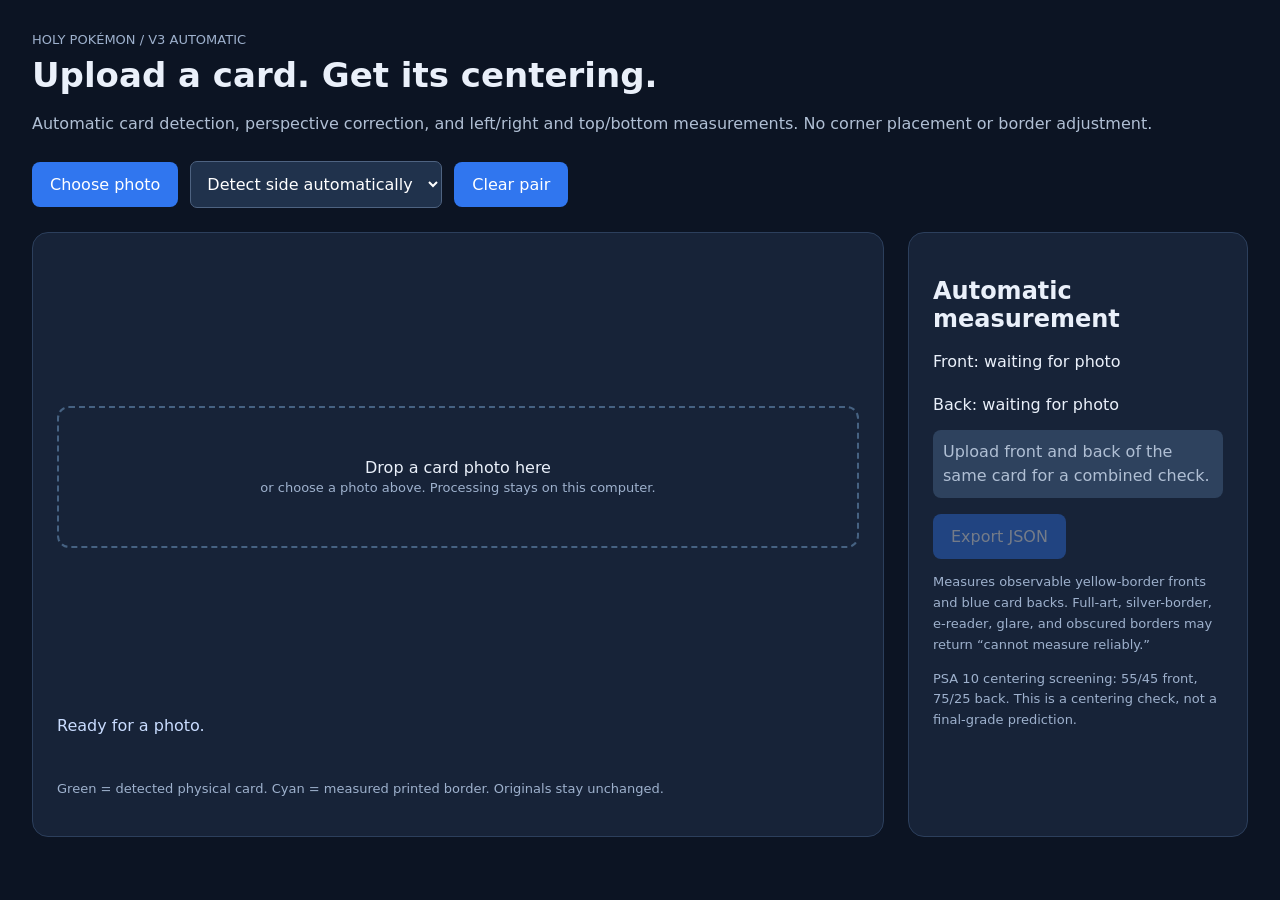
==== holy_pokemon/centering_tool.html @ 0e0d1a18 "Ship automatic centering inspector and known PSA 10 replay" ====
<!doctype html><html lang="en"><meta charset="utf-8"><meta name="viewport" content="width=device-width,initial-scale=1"><title>Automatic centering · Holy Pokémon</title>
<style>
[hidden]{display:none!important}*{box-sizing:border-box}body{margin:0;background:#0c1423;color:#eaf0fa;font:16px system-ui}main{max-width:1350px;margin:auto;padding:32px}h1{font-size:34px;margin:8px 0}p{color:#b0bfd4;line-height:1.6}.grid{display:grid;grid-template-columns:minmax(0,1fr) 340px;gap:24px}.panel{background:#172338;border:1px solid #2c3f5c;border-radius:16px;padding:24px}.toolbar{display:flex;align-items:center;gap:12px;margin:24px 0}button,.file{display:inline-block;border:0;border-radius:8px;padding:13px 18px;background:#3076ef;color:white;font:inherit;cursor:pointer}button:disabled{opacity:.4;cursor:default}select{background:#20324c;color:white;border:1px solid #4e6381;border-radius:7px;padding:12px;font:inherit}canvas{max-width:100%;max-height:72vh;display:block;margin:auto}#workspace{min-height:440px;display:grid;place-items:center}#empty{text-align:center;padding:50px;border:2px dashed #466282;border-radius:12px;width:100%}.small{font-size:13px;color:#9eb1cd}.ratio{font-size:25px;font-weight:650;margin:12px 0}.badge{background:#2e425e;padding:10px;border-radius:8px;line-height:1.5}#status{min-height:50px;color:#c9dcff}#error{color:#ffaba5}a{color:#9bcaff}@media(max-width:850px){.grid{grid-template-columns:1fr}main{padding:16px}}
</style><main><div class="small">HOLY POKÉMON / V3 AUTOMATIC</div><h1>Upload a card. Get its centering.</h1><p>Automatic card detection, perspective correction, and left/right and top/bottom measurements. No corner placement or border adjustment.</p>
<div class="toolbar"><label class="file">Choose photo<input id="upload" type="file" accept="image/*" hidden></label><select id="side" aria-label="Photo side"><option value="auto">Detect side automatically</option><option value="front">Front</option><option value="back">Back</option></select><button id="clear">Clear pair</button></div>
<div class="grid"><section class="panel"><div id="workspace"><div id="empty">Drop a card photo here<br><span class="small">or choose a photo above. Processing stays on this computer.</span></div><canvas id="canvas" hidden></canvas></div><p id="status" aria-live="polite">Ready for a photo.</p><div id="error" role="alert"></div><p class="small">Green = detected physical card. Cyan = measured printed border. Originals stay unchanged.</p></section><aside class="panel"><h2>Automatic measurement</h2><div id="frontResult">Front: waiting for photo</div><div id="backResult" style="margin-top:24px">Back: waiting for photo</div><p id="band" class="badge">Upload front and back of the same card for a combined check.</p><button id="download" disabled>Export JSON</button><p class="small">Measures observable yellow-border fronts and blue card backs. Full-art, silver-border, e-reader, glare, and obscured borders may return “cannot measure reliably.”</p><p class="small">PSA 10 centering screening: 55/45 front, 75/25 back. This is a centering check, not a final-grade prediction.</p></aside></div></main>
<script>
const $=id=>document.getElementById(id),canvas=$('canvas'),ctx=canvas.getContext('2d');let results={},busy=false;
async function api(data){let response=await fetch('/inspect',{method:'POST',headers:{'Content-Type':'application/json'},body:JSON.stringify(data)});let result=await response.json();if(!response.ok)throw Error(result.error||'Measurement failed');return result}
function render(){for(let side of ['front','back']){let el=$(side+'Result');el.replaceChildren();let r=results[side]?.result;let heading=document.createElement('strong');heading.textContent=side[0].toUpperCase()+side.slice(1);el.append(heading);if(!r){el.append(document.createTextNode(': waiting for photo'));continue}if(!r.ratios){let text=document.createElement('p');text.textContent='Cannot measure reliably: '+(r.reason||'unobservable border').replaceAll('_',' ');el.append(text);continue}let v=r.ratios,a=document.createElement('div'),b=document.createElement('div');a.className='ratio';a.textContent=`${v.left_pct.toFixed(1)} / ${v.right_pct.toFixed(1)} L–R`;b.textContent=`${v.top_pct.toFixed(1)} / ${v.bottom_pct.toFixed(1)} T–B`;el.append(a,b)}let f=results.front?.result.ratios,b=results.back?.result.ratios,fw=f?Math.max(f.max_horizontal_pct,f.max_vertical_pct):null,bw=b?Math.max(b.max_horizontal_pct,b.max_vertical_pct):null;$('band').textContent=(fw!==null&&fw>55)||(bw!==null&&bw>75)?'Outside PSA 10 centering screening band':f&&b?'Within PSA 10 centering screening band':f||b?'Measured side is within its screening band. Other side is still needed.':'No reliable centering measurement yet.';$('download').disabled=!Object.keys(results).length}
async function run(file){if(!file||busy)return;busy=true;$('error').textContent='';$('status').textContent='Detecting card and measuring printed borders…';try{let source=await new Promise((resolve,reject)=>{let reader=new FileReader();reader.onload=()=>resolve(reader.result);reader.onerror=reject;reader.readAsDataURL(file)});let image=new Image();image.src=source;await image.decode();let response=await api({image:source,side:$('side').value});results[response.side]={...response,filename:file.name};canvas.width=image.width;canvas.height=image.height;canvas.hidden=false;$('empty').hidden=true;ctx.drawImage(image,0,0);for(let [key,color]of [['outer_quad','#65ff8a'],['inner_quad','#4de3f7']]){let quad=response.result[key];if(!quad)continue;ctx.strokeStyle=color;ctx.lineWidth=Math.max(2,image.width/300);ctx.beginPath();quad.forEach(([x,y],i)=>i?ctx.lineTo(x,y):ctx.moveTo(x,y));ctx.closePath();ctx.stroke()}render();$('status').textContent=response.result.ratios?'Automatically measured '+response.side+'. No manual adjustments used.':'Automatic detection abstained. Try a sharper, straight-on photo with the full card visible.'}catch(error){$('error').textContent=error.message;$('status').textContent='Photo could not be processed.'}finally{busy=false}}
$('upload').onchange=e=>{run(e.target.files[0]);e.target.value=''};$('workspace').ondragover=e=>e.preventDefault();$('workspace').ondrop=e=>{e.preventDefault();run(e.dataTransfer.files[0])};$('clear').onclick=()=>{if(busy)return;results={};canvas.hidden=true;$('empty').hidden=false;render();$('status').textContent='Ready for a new card pair.'};$('download').onclick=()=>{let report={mode:'AUTOMATIC_CENTERING_V3',measurements:results,grade_prediction:null};let url=URL.createObjectURL(new Blob([JSON.stringify(report,null,2)],{type:'application/json'}));let a=document.createElement('a');a.href=url;a.download='automatic-centering.json';a.click();setTimeout(()=>URL.revokeObjectURL(url),1000)};
</script></html>
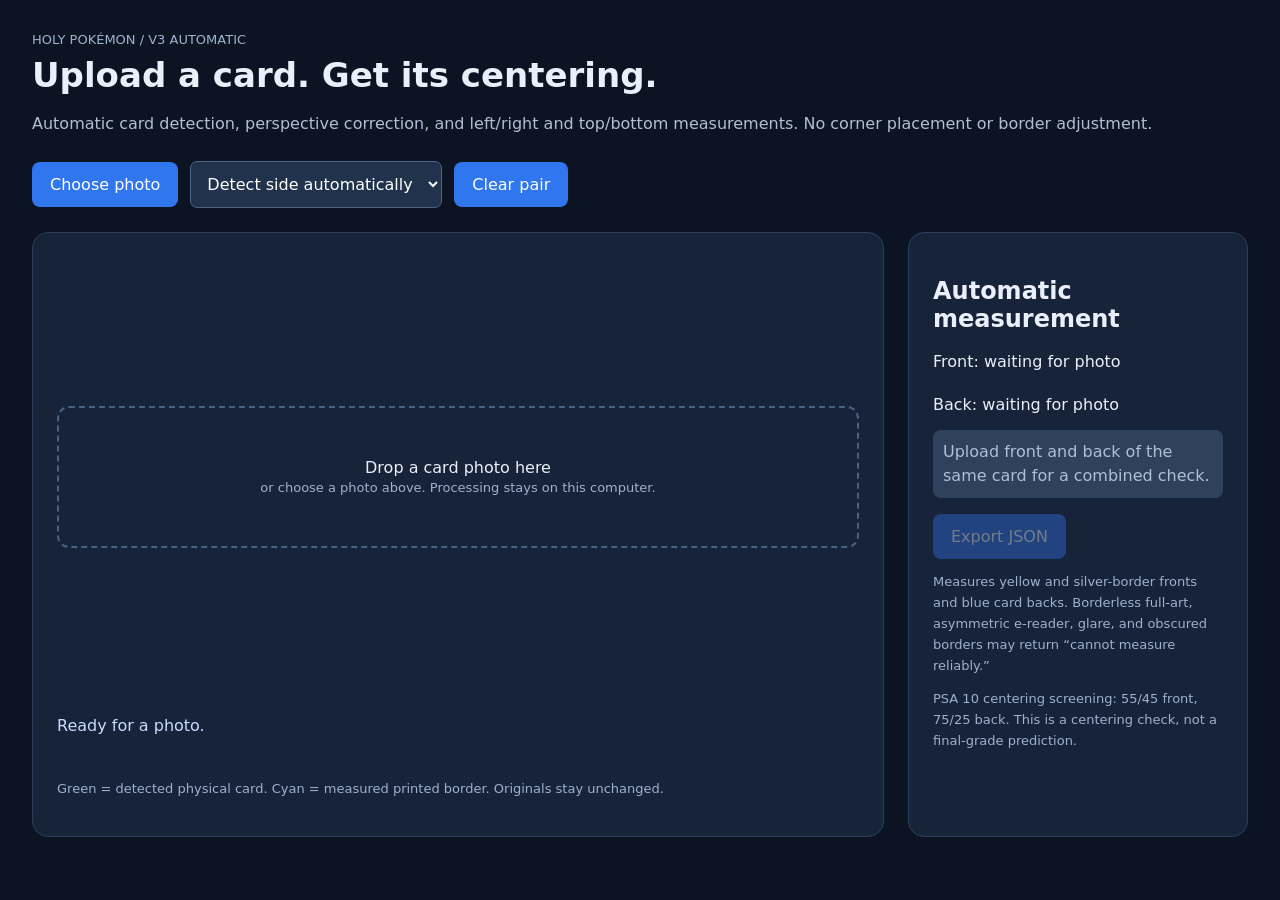
==== commit 8289e388: "Measure yellow and silver card fronts automatically" ====
--- a/holy_pokemon/centering_tool.html
+++ b/holy_pokemon/centering_tool.html
@@ -3,7 +3,7 @@
 [hidden]{display:none!important}*{box-sizing:border-box}body{margin:0;background:#0c1423;color:#eaf0fa;font:16px system-ui}main{max-width:1350px;margin:auto;padding:32px}h1{font-size:34px;margin:8px 0}p{color:#b0bfd4;line-height:1.6}.grid{display:grid;grid-template-columns:minmax(0,1fr) 340px;gap:24px}.panel{background:#172338;border:1px solid #2c3f5c;border-radius:16px;padding:24px}.toolbar{display:flex;align-items:center;gap:12px;margin:24px 0}button,.file{display:inline-block;border:0;border-radius:8px;padding:13px 18px;background:#3076ef;color:white;font:inherit;cursor:pointer}button:disabled{opacity:.4;cursor:default}select{background:#20324c;color:white;border:1px solid #4e6381;border-radius:7px;padding:12px;font:inherit}canvas{max-width:100%;max-height:72vh;display:block;margin:auto}#workspace{min-height:440px;display:grid;place-items:center}#empty{text-align:center;padding:50px;border:2px dashed #466282;border-radius:12px;width:100%}.small{font-size:13px;color:#9eb1cd}.ratio{font-size:25px;font-weight:650;margin:12px 0}.badge{background:#2e425e;padding:10px;border-radius:8px;line-height:1.5}#status{min-height:50px;color:#c9dcff}#error{color:#ffaba5}a{color:#9bcaff}@media(max-width:850px){.grid{grid-template-columns:1fr}main{padding:16px}}
 </style><main><div class="small">HOLY POKÉMON / V3 AUTOMATIC</div><h1>Upload a card. Get its centering.</h1><p>Automatic card detection, perspective correction, and left/right and top/bottom measurements. No corner placement or border adjustment.</p>
 <div class="toolbar"><label class="file">Choose photo<input id="upload" type="file" accept="image/*" hidden></label><select id="side" aria-label="Photo side"><option value="auto">Detect side automatically</option><option value="front">Front</option><option value="back">Back</option></select><button id="clear">Clear pair</button></div>
-<div class="grid"><section class="panel"><div id="workspace"><div id="empty">Drop a card photo here<br><span class="small">or choose a photo above. Processing stays on this computer.</span></div><canvas id="canvas" hidden></canvas></div><p id="status" aria-live="polite">Ready for a photo.</p><div id="error" role="alert"></div><p class="small">Green = detected physical card. Cyan = measured printed border. Originals stay unchanged.</p></section><aside class="panel"><h2>Automatic measurement</h2><div id="frontResult">Front: waiting for photo</div><div id="backResult" style="margin-top:24px">Back: waiting for photo</div><p id="band" class="badge">Upload front and back of the same card for a combined check.</p><button id="download" disabled>Export JSON</button><p class="small">Measures observable yellow-border fronts and blue card backs. Full-art, silver-border, e-reader, glare, and obscured borders may return “cannot measure reliably.”</p><p class="small">PSA 10 centering screening: 55/45 front, 75/25 back. This is a centering check, not a final-grade prediction.</p></aside></div></main>
+<div class="grid"><section class="panel"><div id="workspace"><div id="empty">Drop a card photo here<br><span class="small">or choose a photo above. Processing stays on this computer.</span></div><canvas id="canvas" hidden></canvas></div><p id="status" aria-live="polite">Ready for a photo.</p><div id="error" role="alert"></div><p class="small">Green = detected physical card. Cyan = measured printed border. Originals stay unchanged.</p></section><aside class="panel"><h2>Automatic measurement</h2><div id="frontResult">Front: waiting for photo</div><div id="backResult" style="margin-top:24px">Back: waiting for photo</div><p id="band" class="badge">Upload front and back of the same card for a combined check.</p><button id="download" disabled>Export JSON</button><p class="small">Measures yellow and silver-border fronts and blue card backs. Borderless full-art, asymmetric e-reader, glare, and obscured borders may return “cannot measure reliably.”</p><p class="small">PSA 10 centering screening: 55/45 front, 75/25 back. This is a centering check, not a final-grade prediction.</p></aside></div></main>
 <script>
 const $=id=>document.getElementById(id),canvas=$('canvas'),ctx=canvas.getContext('2d');let results={},busy=false;
 async function api(data){let response=await fetch('/inspect',{method:'POST',headers:{'Content-Type':'application/json'},body:JSON.stringify(data)});let result=await response.json();if(!response.ok)throw Error(result.error||'Measurement failed');return result}
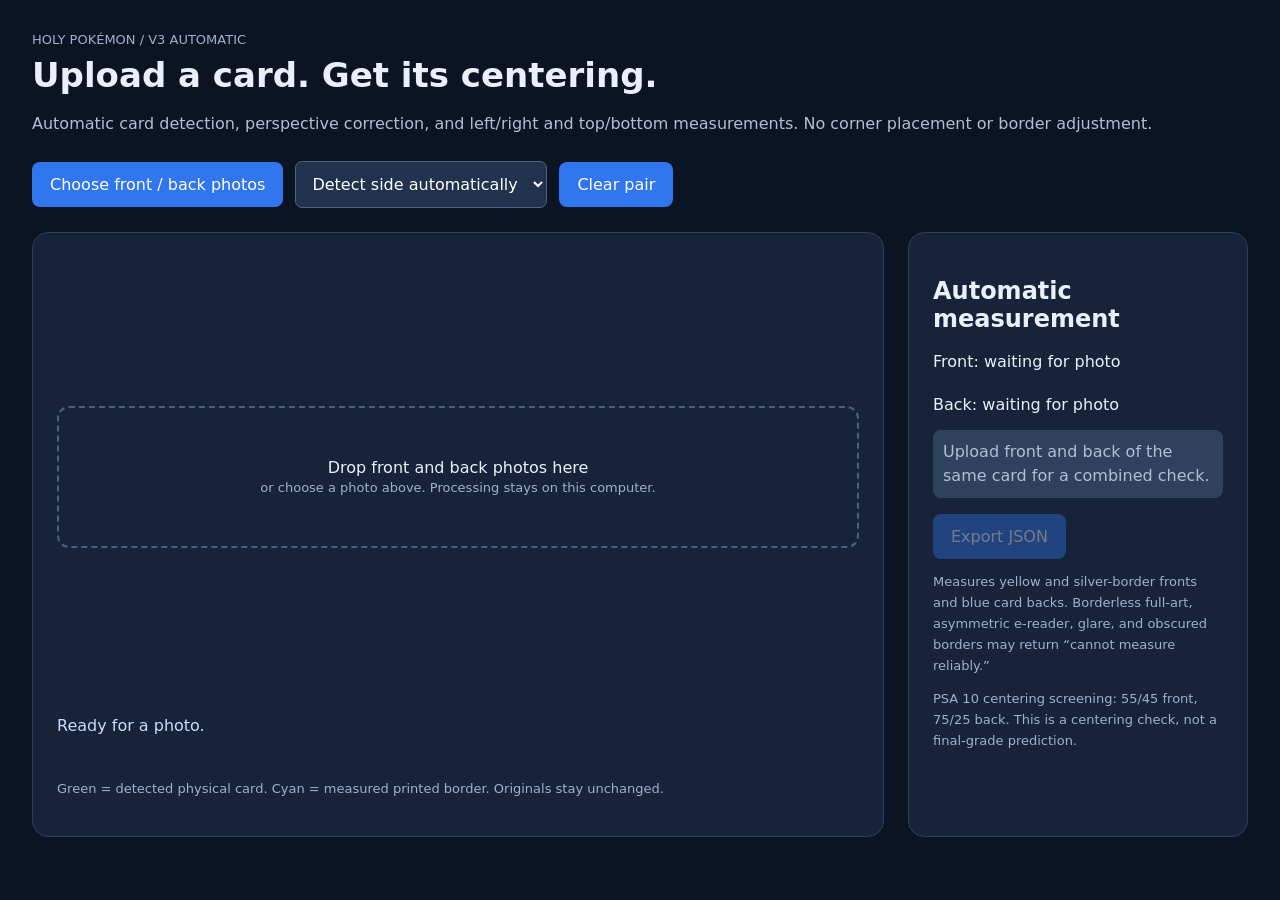
==== commit e3b3af83: "Fix automatic front side detection and process front/back photo pairs" ====
--- a/holy_pokemon/centering_tool.html
+++ b/holy_pokemon/centering_tool.html
@@ -2,12 +2,13 @@
 <style>
 [hidden]{display:none!important}*{box-sizing:border-box}body{margin:0;background:#0c1423;color:#eaf0fa;font:16px system-ui}main{max-width:1350px;margin:auto;padding:32px}h1{font-size:34px;margin:8px 0}p{color:#b0bfd4;line-height:1.6}.grid{display:grid;grid-template-columns:minmax(0,1fr) 340px;gap:24px}.panel{background:#172338;border:1px solid #2c3f5c;border-radius:16px;padding:24px}.toolbar{display:flex;align-items:center;gap:12px;margin:24px 0}button,.file{display:inline-block;border:0;border-radius:8px;padding:13px 18px;background:#3076ef;color:white;font:inherit;cursor:pointer}button:disabled{opacity:.4;cursor:default}select{background:#20324c;color:white;border:1px solid #4e6381;border-radius:7px;padding:12px;font:inherit}canvas{max-width:100%;max-height:72vh;display:block;margin:auto}#workspace{min-height:440px;display:grid;place-items:center}#empty{text-align:center;padding:50px;border:2px dashed #466282;border-radius:12px;width:100%}.small{font-size:13px;color:#9eb1cd}.ratio{font-size:25px;font-weight:650;margin:12px 0}.badge{background:#2e425e;padding:10px;border-radius:8px;line-height:1.5}#status{min-height:50px;color:#c9dcff}#error{color:#ffaba5}a{color:#9bcaff}@media(max-width:850px){.grid{grid-template-columns:1fr}main{padding:16px}}
 </style><main><div class="small">HOLY POKÉMON / V3 AUTOMATIC</div><h1>Upload a card. Get its centering.</h1><p>Automatic card detection, perspective correction, and left/right and top/bottom measurements. No corner placement or border adjustment.</p>
-<div class="toolbar"><label class="file">Choose photo<input id="upload" type="file" accept="image/*" hidden></label><select id="side" aria-label="Photo side"><option value="auto">Detect side automatically</option><option value="front">Front</option><option value="back">Back</option></select><button id="clear">Clear pair</button></div>
-<div class="grid"><section class="panel"><div id="workspace"><div id="empty">Drop a card photo here<br><span class="small">or choose a photo above. Processing stays on this computer.</span></div><canvas id="canvas" hidden></canvas></div><p id="status" aria-live="polite">Ready for a photo.</p><div id="error" role="alert"></div><p class="small">Green = detected physical card. Cyan = measured printed border. Originals stay unchanged.</p></section><aside class="panel"><h2>Automatic measurement</h2><div id="frontResult">Front: waiting for photo</div><div id="backResult" style="margin-top:24px">Back: waiting for photo</div><p id="band" class="badge">Upload front and back of the same card for a combined check.</p><button id="download" disabled>Export JSON</button><p class="small">Measures yellow and silver-border fronts and blue card backs. Borderless full-art, asymmetric e-reader, glare, and obscured borders may return “cannot measure reliably.”</p><p class="small">PSA 10 centering screening: 55/45 front, 75/25 back. This is a centering check, not a final-grade prediction.</p></aside></div></main>
+<div class="toolbar"><label class="file">Choose front / back photos<input id="upload" type="file" accept="image/*" multiple hidden></label><select id="side" aria-label="Photo side"><option value="auto">Detect side automatically</option><option value="front">Front</option><option value="back">Back</option></select><button id="clear">Clear pair</button></div>
+<div class="grid"><section class="panel"><div id="workspace"><div id="empty">Drop front and back photos here<br><span class="small">or choose a photo above. Processing stays on this computer.</span></div><canvas id="canvas" hidden></canvas></div><p id="status" aria-live="polite">Ready for a photo.</p><div id="error" role="alert"></div><p class="small">Green = detected physical card. Cyan = measured printed border. Originals stay unchanged.</p></section><aside class="panel"><h2>Automatic measurement</h2><div id="frontResult">Front: waiting for photo</div><div id="backResult" style="margin-top:24px">Back: waiting for photo</div><p id="band" class="badge">Upload front and back of the same card for a combined check.</p><button id="download" disabled>Export JSON</button><p class="small">Measures yellow and silver-border fronts and blue card backs. Borderless full-art, asymmetric e-reader, glare, and obscured borders may return “cannot measure reliably.”</p><p class="small">PSA 10 centering screening: 55/45 front, 75/25 back. This is a centering check, not a final-grade prediction.</p></aside></div></main>
 <script>
-const $=id=>document.getElementById(id),canvas=$('canvas'),ctx=canvas.getContext('2d');let results={},busy=false;
+const $=id=>document.getElementById(id),canvas=$('canvas'),ctx=canvas.getContext('2d');let results={},busy=false,queue=Promise.resolve();
 async function api(data){let response=await fetch('/inspect',{method:'POST',headers:{'Content-Type':'application/json'},body:JSON.stringify(data)});let result=await response.json();if(!response.ok)throw Error(result.error||'Measurement failed');return result}
 function render(){for(let side of ['front','back']){let el=$(side+'Result');el.replaceChildren();let r=results[side]?.result;let heading=document.createElement('strong');heading.textContent=side[0].toUpperCase()+side.slice(1);el.append(heading);if(!r){el.append(document.createTextNode(': waiting for photo'));continue}if(!r.ratios){let text=document.createElement('p');text.textContent='Cannot measure reliably: '+(r.reason||'unobservable border').replaceAll('_',' ');el.append(text);continue}let v=r.ratios,a=document.createElement('div'),b=document.createElement('div');a.className='ratio';a.textContent=`${v.left_pct.toFixed(1)} / ${v.right_pct.toFixed(1)} L–R`;b.textContent=`${v.top_pct.toFixed(1)} / ${v.bottom_pct.toFixed(1)} T–B`;el.append(a,b)}let f=results.front?.result.ratios,b=results.back?.result.ratios,fw=f?Math.max(f.max_horizontal_pct,f.max_vertical_pct):null,bw=b?Math.max(b.max_horizontal_pct,b.max_vertical_pct):null;$('band').textContent=(fw!==null&&fw>55)||(bw!==null&&bw>75)?'Outside PSA 10 centering screening band':f&&b?'Within PSA 10 centering screening band':f||b?'Measured side is within its screening band. Other side is still needed.':'No reliable centering measurement yet.';$('download').disabled=!Object.keys(results).length}
-async function run(file){if(!file||busy)return;busy=true;$('error').textContent='';$('status').textContent='Detecting card and measuring printed borders…';try{let source=await new Promise((resolve,reject)=>{let reader=new FileReader();reader.onload=()=>resolve(reader.result);reader.onerror=reject;reader.readAsDataURL(file)});let image=new Image();image.src=source;await image.decode();let response=await api({image:source,side:$('side').value});results[response.side]={...response,filename:file.name};canvas.width=image.width;canvas.height=image.height;canvas.hidden=false;$('empty').hidden=true;ctx.drawImage(image,0,0);for(let [key,color]of [['outer_quad','#65ff8a'],['inner_quad','#4de3f7']]){let quad=response.result[key];if(!quad)continue;ctx.strokeStyle=color;ctx.lineWidth=Math.max(2,image.width/300);ctx.beginPath();quad.forEach(([x,y],i)=>i?ctx.lineTo(x,y):ctx.moveTo(x,y));ctx.closePath();ctx.stroke()}render();$('status').textContent=response.result.ratios?'Automatically measured '+response.side+'. No manual adjustments used.':'Automatic detection abstained. Try a sharper, straight-on photo with the full card visible.'}catch(error){$('error').textContent=error.message;$('status').textContent='Photo could not be processed.'}finally{busy=false}}
-$('upload').onchange=e=>{run(e.target.files[0]);e.target.value=''};$('workspace').ondragover=e=>e.preventDefault();$('workspace').ondrop=e=>{e.preventDefault();run(e.dataTransfer.files[0])};$('clear').onclick=()=>{if(busy)return;results={};canvas.hidden=true;$('empty').hidden=false;render();$('status').textContent='Ready for a new card pair.'};$('download').onclick=()=>{let report={mode:'AUTOMATIC_CENTERING_V3',measurements:results,grade_prediction:null};let url=URL.createObjectURL(new Blob([JSON.stringify(report,null,2)],{type:'application/json'}));let a=document.createElement('a');a.href=url;a.download='automatic-centering.json';a.click();setTimeout(()=>URL.revokeObjectURL(url),1000)};
+async function run(file,side){if(!file||busy)return;busy=true;$('error').textContent='';$('status').textContent='Detecting card and measuring printed borders…';try{let source=await new Promise((resolve,reject)=>{let reader=new FileReader();reader.onload=()=>resolve(reader.result);reader.onerror=reject;reader.readAsDataURL(file)});let image=new Image();image.src=source;await image.decode();let response=await api({image:source,side:side});results[response.side]={...response,filename:file.name};canvas.width=image.width;canvas.height=image.height;canvas.hidden=false;$('empty').hidden=true;ctx.drawImage(image,0,0);for(let [key,color]of [['outer_quad','#65ff8a'],['inner_quad','#4de3f7']]){let quad=response.result[key];if(!quad)continue;ctx.strokeStyle=color;ctx.lineWidth=Math.max(2,image.width/300);ctx.beginPath();quad.forEach(([x,y],i)=>i?ctx.lineTo(x,y):ctx.moveTo(x,y));ctx.closePath();ctx.stroke()}render();$('status').textContent=response.result.ratios?'Automatically measured '+response.side+'. No manual adjustments used.':'Automatic detection abstained. Try a sharper, straight-on photo with the full card visible.'}catch(error){$('error').textContent=error.message;$('status').textContent='Photo could not be processed.'}finally{busy=false}}
+function enqueue(files){let side=$('side').value;for(let file of Array.from(files)){queue=queue.then(()=>run(file,side))}}
+$('upload').onchange=e=>{enqueue(e.target.files);e.target.value=''};$('workspace').ondragover=e=>e.preventDefault();$('workspace').ondrop=e=>{e.preventDefault();enqueue(e.dataTransfer.files)};$('clear').onclick=()=>{if(busy)return;results={};canvas.hidden=true;$('empty').hidden=false;render();$('status').textContent='Ready for a new card pair.'};$('download').onclick=()=>{let report={mode:'AUTOMATIC_CENTERING_V3',measurements:results,grade_prediction:null};let url=URL.createObjectURL(new Blob([JSON.stringify(report,null,2)],{type:'application/json'}));let a=document.createElement('a');a.href=url;a.download='automatic-centering.json';a.click();setTimeout(()=>URL.revokeObjectURL(url),1000)};
 </script></html>
